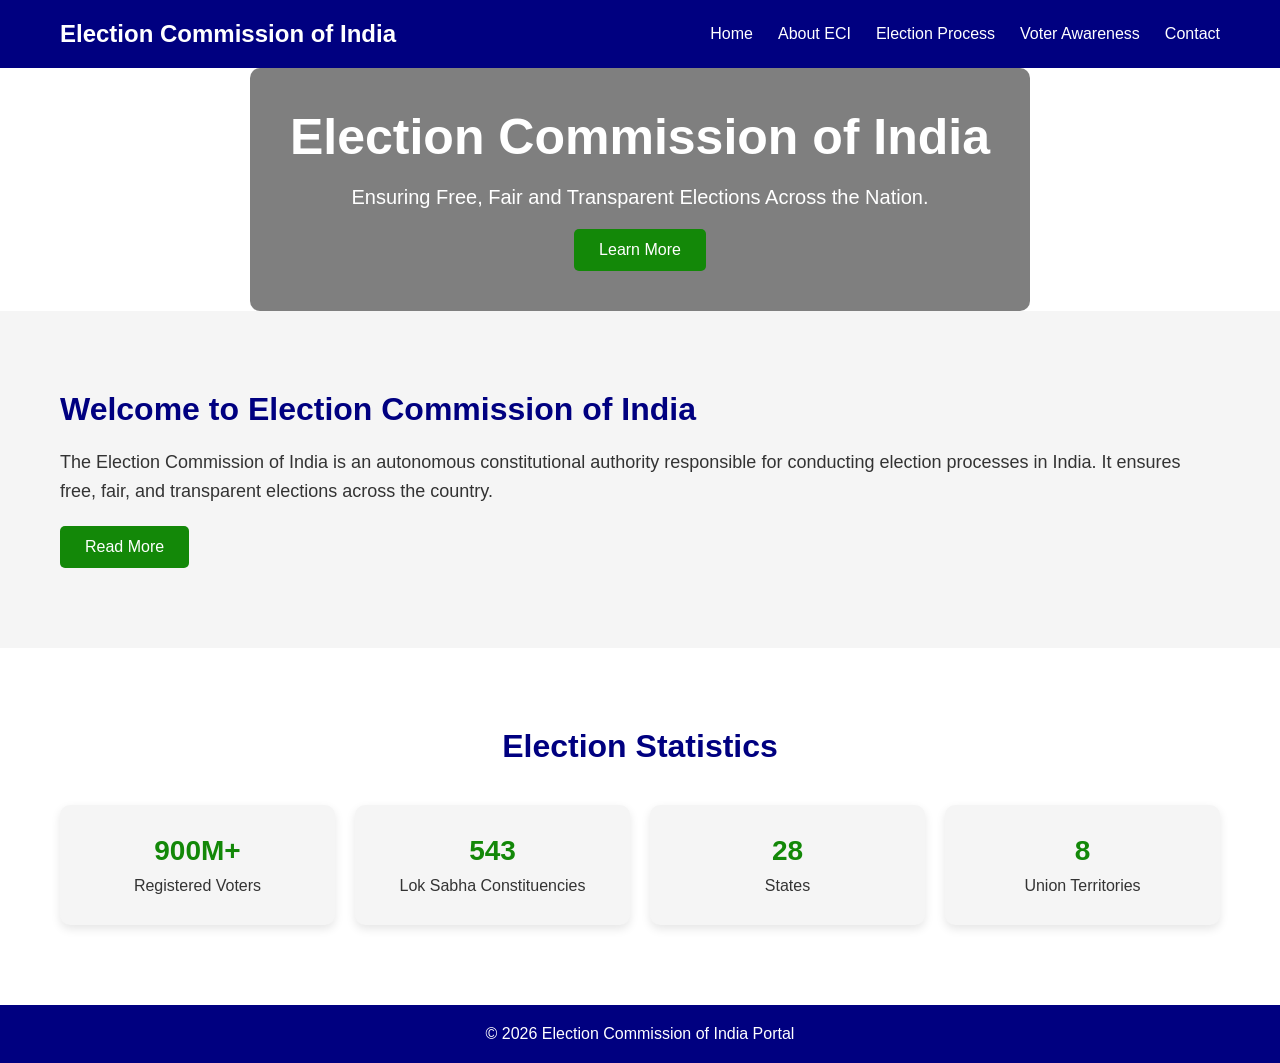
==== ECI/index.html @ 31c9fb84 "ECI project" ====
<!DOCTYPE html>
<html lang="en">
<head>
    <meta charset="UTF-8">
    <title>Election Commission of India</title>
    <link rel="stylesheet" href="index.css">
</head>

<body>

<!-- NAVBAR -->
<nav class="navbar">
    <h2>Election Commission of India</h2>

    <ul class="nav-links">
        <li><a href="index.html">Home</a></li>
        <li><a href="about.html">About ECI</a></li>
        <li><a href="process.html">Election Process</a></li>
        <li><a href="awareness.html">Voter Awareness</a></li>
        <li><a href="contact.html">Contact</a></li>
    </ul>
</nav>

<!-- HERO SECTION -->
<section class="hero">

    <div class="hero-content">
        <h1>Election Commission of India</h1>

        <p>
            Ensuring Free, Fair and Transparent Elections Across the Nation.
        </p>

        <a href="about.html" class="btn">Learn More</a>
    </div>

</section>

<!-- WELCOME SECTION -->
<section class="welcome" id="about-preview">

    <div class="welcome-container">

        
        <div class="welcome-text">
            <h2>Welcome to Election Commission of India</h2>

            <p>
                The Election Commission of India is an autonomous constitutional authority
                responsible for conducting election processes in India.
                It ensures free, fair, and transparent elections across the country.
            </p>

            <a href="about.html" class="btn">Read More</a>
        </div>

    </div>

</section>

<!-- STATISTICS SECTION -->
<section class="stats">

    <h2>Election Statistics</h2>

    <div class="stats-container">

        <div class="stat-box">
            <h3>900M+</h3>
            <p>Registered Voters</p>
        </div>

        <div class="stat-box">
            <h3>543</h3>
            <p>Lok Sabha Constituencies</p>
        </div>

        <div class="stat-box">
            <h3>28</h3>
            <p>States</p>
        </div>

        <div class="stat-box">
            <h3>8</h3>
            <p>Union Territories</p>
        </div>

    </div>

</section>

<!-- FOOTER -->
<footer>
    <p>© 2026 Election Commission of India Portal</p>
</footer>

</body>
</html>
---- ECI/index.css ----
*{
    margin:0;
    padding:0;
    box-sizing:border-box;
}

body{
    font-family:Arial, sans-serif;
}

nav{
    display:flex;
    justify-content:space-between;
    align-items:center;
    padding:20px 60px;
    background-color:#000080;
}

nav h2{
    color:white;
}

nav ul{
    display:flex;
    list-style:none;
}

nav ul li{
    margin-left:25px;
}

nav ul li a{
    text-decoration:none;
    color:white;
}

.hero{
  .welcome-image img{
    width: 300px;
    height:250px;
    object-fit:cover;
    border-radius:10px;
}
    display:flex;
    justify-content:center;
    align-items:center;

    text-align:center;
}

.hero-content{
    background:rgba(0,0,0,0.5);
    padding:40px;
    border-radius:10px;
}

.hero h1{
    color:white;
    font-size:50px;
}

.hero p{
    color:white;
    margin:20px 0;
    font-size:20px;
}

.btn{
    display:inline-block;
    padding:12px 25px;
    background:#FF9933;
    color:white;
    text-decoration:none;
    border-radius:5px;
}
.welcome{
    padding:80px 60px;
    background:#f5f5f5;
}

.welcome-container{
    display:flex;
    align-items:center;
    justify-content:space-between;
    gap:50px;
}

.welcome-img img{
    width:450px;
    border-radius:10px;
    box-shadow:0 4px 15px rgba(0,0,0,0.2);
}

.welcome-text h2{
    font-size:32px;
    color:#000080;
    margin-bottom:20px;
}

.welcome-text p{
    font-size:18px;
    line-height:1.6;
    color:#333;
    margin-bottom:20px;
}

.btn{
    display:inline-block;
    padding:12px 25px;
    background:#138808;
    color:white;
    text-decoration:none;
    border-radius:5px;
}
.stats{
    padding:80px 60px;
    text-align:center;
    background:white;
}

.stats h2{
    font-size:32px;
    color:#000080;
    margin-bottom:40px;
}

.stats-container{
    display:flex;
    justify-content:space-between;
    gap:20px;
    flex-wrap:wrap;
}

.stat-box{
    flex:1;
    min-width:200px;
    background:#f5f5f5;
    padding:30px;
    border-radius:10px;
    box-shadow:0 4px 10px rgba(0,0,0,0.1);
    transition:0.3s;
}

.stat-box:hover{
    transform:translateY(-5px);
    background:#e8f5e9;
}

.stat-box h3{
    font-size:28px;
    color:#138808;
    margin-bottom:10px;
}

.stat-box p{
    font-size:16px;
    color:#333;
}
.page-header{
    padding:80px 60px;
    text-align:center;
    background:#f5f5f5;
}

.page-header h1{
    font-size:36px;
    color:#000080;
}

.page-header p{
    font-size:18px;
    margin-top:10px;
    color:#333;
}
.about-content{
    padding:60px;
    display:flex;
    gap:20px;
    flex-wrap:wrap;
    justify-content:center;
}

.about-box{
    flex:1;
    min-width:250px;
    background:white;
    padding:25px;
    border-radius:10px;
    box-shadow:0 4px 10px rgba(0,0,0,0.1);
    transition:0.3s;
}

.about-box:hover{
    transform:translateY(-5px);
}
footer{
    text-align:center;
    padding:20px;
    background:#000080;
    color:white;
}
.process{
    padding:60px;
    background:#f5f5f5;
}

.process-container{
    display:flex;
    flex-direction:column;
    gap:20px;
}

.step{
    background:white;
    padding:20px;
    border-left:6px solid #000080;
    border-radius:8px;
    box-shadow:0 4px 10px rgba(0,0,0,0.1);
    transition:0.3s;
}

.step:hover{
    transform:translateX(10px);
    border-left-color:#FF9933;
}

.step h3{
    color:#000080;
    margin-bottom:5px;
}
.awareness{
    padding:60px;
    background:#f5f5f5;
}

.card-container{
    display:flex;
    gap:20px;
    flex-wrap:wrap;
    justify-content:center;
}

.card{
    background:white;
    padding:25px;
    width:250px;
    border-radius:10px;
    box-shadow:0 4px 10px rgba(0,0,0,0.1);
    transition:0.3s;
    text-align:center;
}

.card:hover{
    transform:translateY(-8px);
    background:#e8f5e9;
}

.card h3{
    color:#000080;
    margin-bottom:10px;
}
.contact{
    padding:60px;
    background:#f5f5f5;
}

.contact-container{
    display:flex;
    gap:40px;
    flex-wrap:wrap;
    justify-content:space-between;
}

.contact-info, .contact-form{
    flex:1;
    min-width:280px;
    background:white;
    padding:25px;
    border-radius:10px;
    box-shadow:0 4px 10px rgba(0,0,0,0.1);
}

.contact-info h2,
.contact-form h2{
    color:#000080;
    margin-bottom:15px;
}

/* FORM */
.contact-form form{
    display:flex;
    flex-direction:column;
    gap:10px;
}

.contact-form input,
.contact-form textarea{
    padding:10px;
    border:1px solid #ccc;
    border-radius:5px;
}

.contact-form textarea{
    height:100px;
    resize:none;
}

.contact-form button{
    padding:10px;
    background:#138808;
    color:white;
    border:none;
    border-radius:5px;
    cursor:pointer;
    transition:0.3s;
}

.contact-form button:hover{
    background:#000080;
}
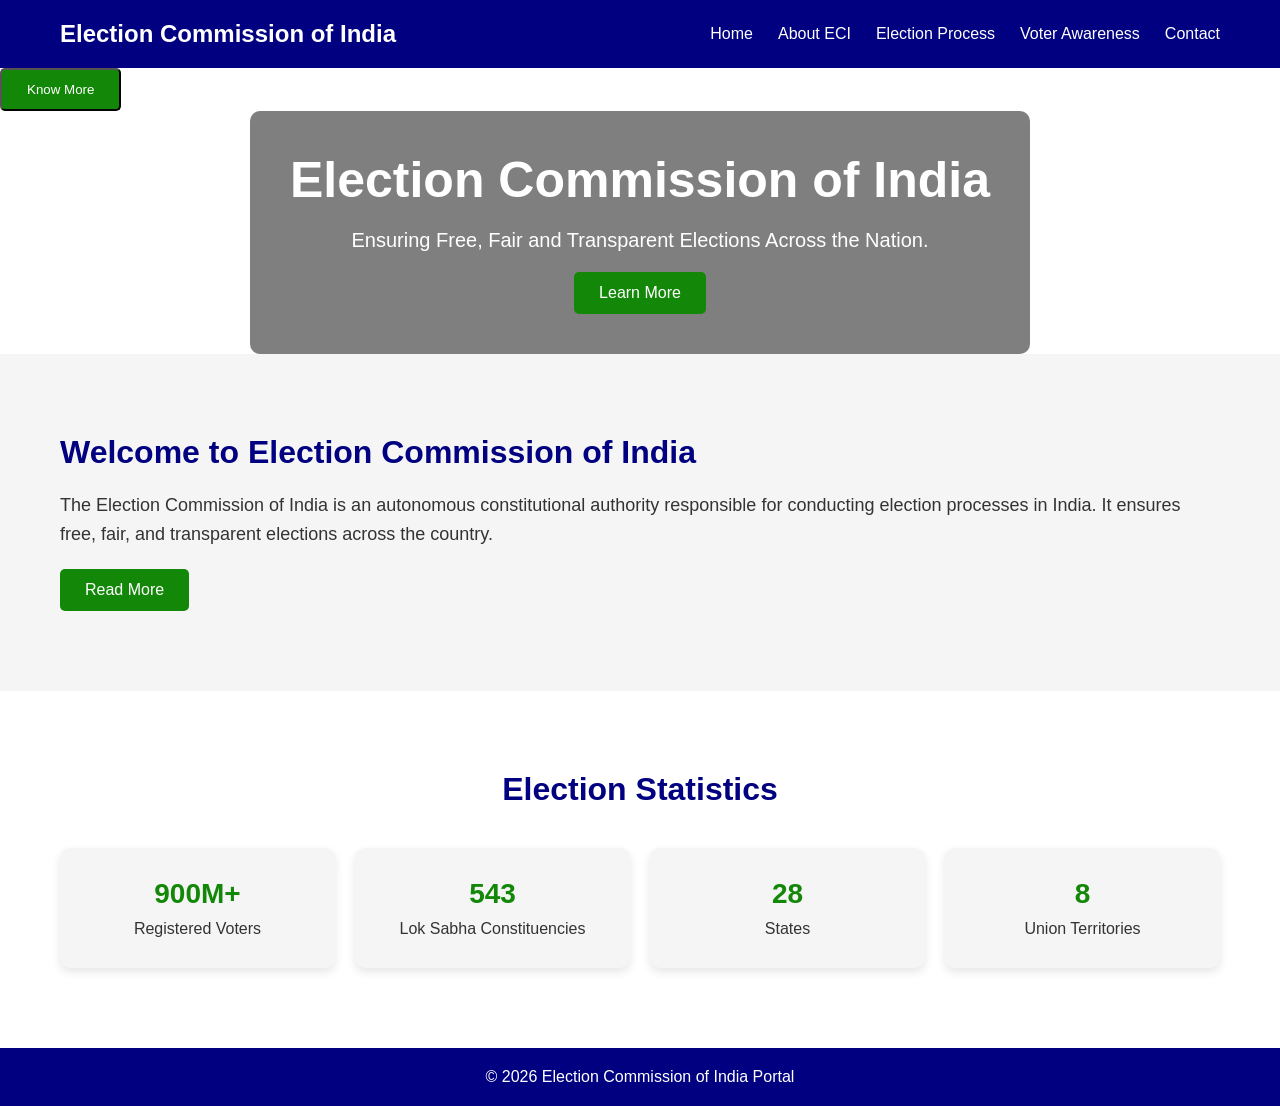
==== commit a5191c98: "updated" ====
--- a/ECI/index.html
+++ b/ECI/index.html
@@ -20,6 +20,21 @@
         <li><a href="contact.html">Contact</a></li>
     </ul>
 </nav>
+<button class="btn" id="openModal">Know More</button>
+<div id="myModal" class="modal">
+
+    <div class="modal-content">
+        <span class="close">&times;</span>
+
+        <h2>About ECI</h2>
+
+        <p>
+            The Election Commission of India conducts free and fair elections.
+        </p>
+
+    </div>
+
+</div>
 
 <!-- HERO SECTION -->
 <section class="hero">
@@ -93,6 +108,25 @@
 <footer>
     <p>© 2026 Election Commission of India Portal</p>
 </footer>
+<script>
+var modal = document.getElementById("myModal");
+var btn = document.getElementById("openModal");
+var closeBtn = document.querySelector(".close");
+
+btn.onclick = function() {
+    modal.style.display = "block";
+}
+
+closeBtn.onclick = function() {
+    modal.style.display = "none";
+}
+
+window.onclick = function(event) {
+    if(event.target == modal) {
+        modal.style.display = "none";
+    }
+}
+</script>
 
 </body>
 </html>
--- a/ECI/index.css
+++ b/ECI/index.css
@@ -35,12 +35,6 @@
 }
 
 .hero{
-  .welcome-image img{
-    width: 300px;
-    height:250px;
-    object-fit:cover;
-    border-radius:10px;
-}
     display:flex;
     justify-content:center;
     align-items:center;
@@ -65,14 +59,6 @@
     font-size:20px;
 }
 
-.btn{
-    display:inline-block;
-    padding:12px 25px;
-    background:#FF9933;
-    color:white;
-    text-decoration:none;
-    border-radius:5px;
-}
 .welcome{
     padding:80px 60px;
     background:#f5f5f5;
@@ -84,11 +70,8 @@
     justify-content:space-between;
     gap:50px;
 }
-
-.welcome-img img{
-    width:450px;
-    border-radius:10px;
-    box-shadow:0 4px 15px rgba(0,0,0,0.2);
+.active{
+    color:#FF9933;
 }
 
 .welcome-text h2{
@@ -125,10 +108,9 @@
 }
 
 .stats-container{
-    display:flex;
-    justify-content:space-between;
+    display:grid;
+    grid-template-columns:repeat(auto-fit,minmax(200px,1fr));
     gap:20px;
-    flex-wrap:wrap;
 }
 
 .stat-box{
@@ -317,4 +299,27 @@
 
 .contact-form button:hover{
     background:#000080;
+}
+.modal{
+    display:none;
+    position:fixed;
+    top:0;
+    left:0;
+    width:100%;
+    height:100%;
+    background:rgba(0,0,0,0.5);
+}
+
+.modal-content{
+    background:white;
+    width:50%;
+    margin:10% auto;
+    padding:20px;
+    border-radius:10px;
+}
+
+.close{
+    float:right;
+    cursor:pointer;
+    font-size:24px;
 }
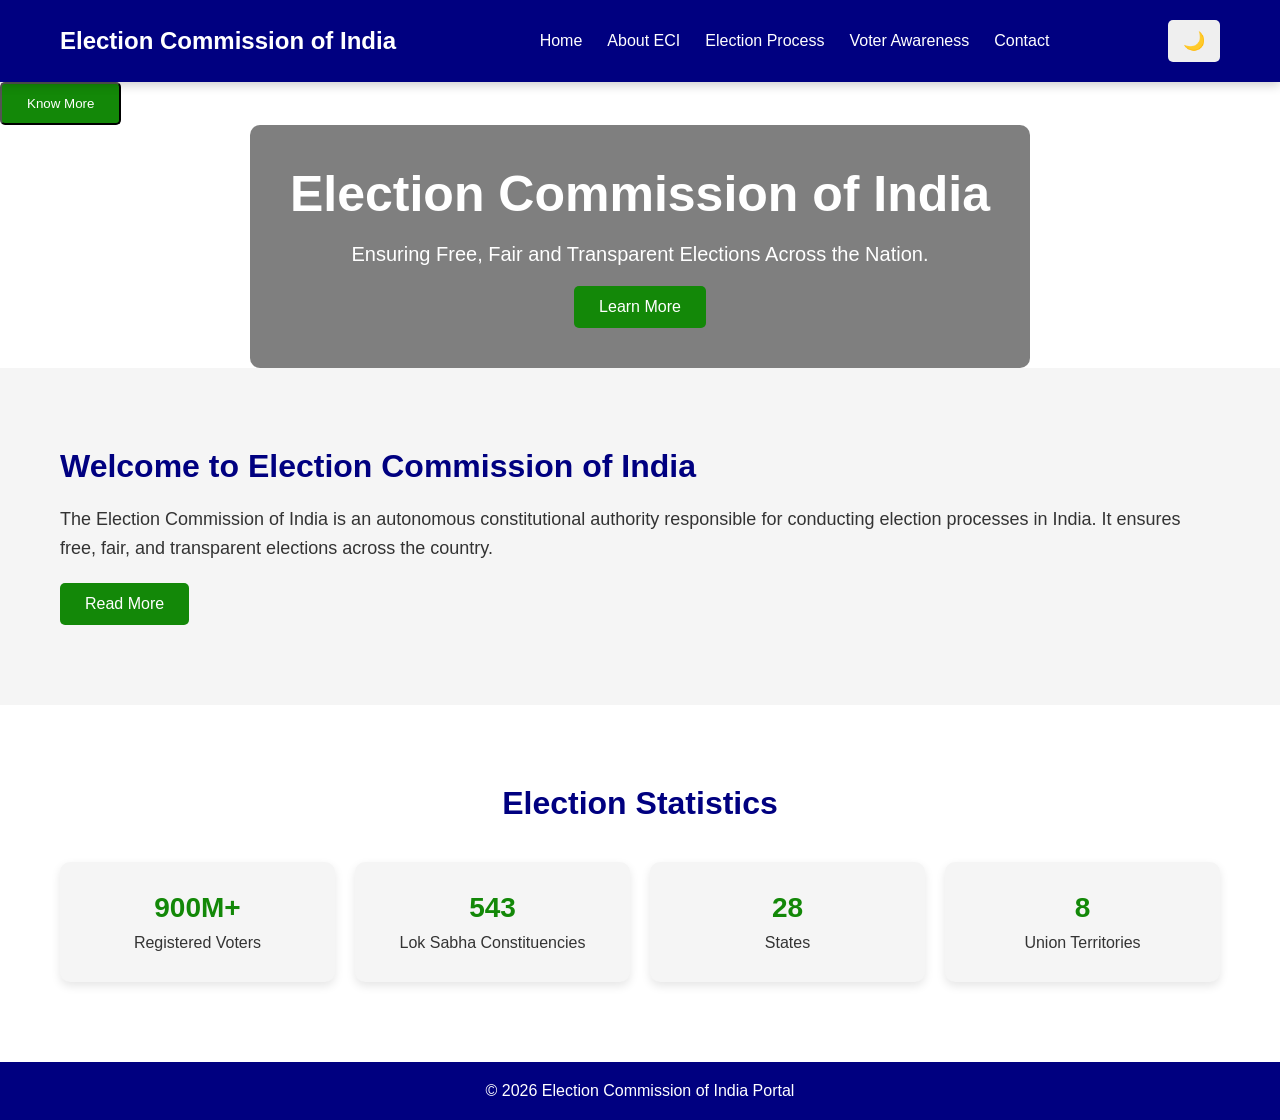
==== commit 770526f5: "Enhanced the website with javascript implementation of dark mode" ====
--- a/ECI/index.html
+++ b/ECI/index.html
@@ -4,8 +4,8 @@
     <meta charset="UTF-8">
     <title>Election Commission of India</title>
     <link rel="stylesheet" href="index.css">
+  
 </head>
-
 <body>
 
 <!-- NAVBAR -->
@@ -19,6 +19,7 @@
         <li><a href="awareness.html">Voter Awareness</a></li>
         <li><a href="contact.html">Contact</a></li>
     </ul>
+    <button id="darkBtn">🌙</button>
 </nav>
 <button class="btn" id="openModal">Know More</button>
 <div id="myModal" class="modal">
@@ -127,6 +128,6 @@
     }
 }
 </script>
-
+<script src="/script.js"></script>
 </body>
 </html>
--- a/ECI/index.css
+++ b/ECI/index.css
@@ -322,4 +322,154 @@
     float:right;
     cursor:pointer;
     font-size:24px;
+}
+
+.hidden{
+    opacity:0;
+    transform:translateY(40px);
+    transition:1s;
+}
+
+.show{
+    opacity:1;
+    transform:translateY(0);
+}
+html{
+    scroll-behavior:smooth;
+}
+.btn{
+    transition:.3s;
+}
+
+.btn:hover{
+    background:#FF9933;
+    transform:scale(1.05);
+}
+nav{
+    position:sticky;
+    top:0;
+    z-index:1000;
+    box-shadow:0 3px 10px rgba(0,0,0,.2);
+}
+
+.dark{
+    background:#222;
+    color:white;
+}
+
+.dark nav{
+    background:#111;
+}
+
+.dark footer{
+    background:#111;
+}
+
+.dark .welcome,
+.dark .stats,
+.dark .page-header,
+.dark .process,
+.dark .awareness,
+.dark .contact{
+    background:#222;
+}
+
+.dark .about-box,
+.dark .card,
+.dark .step,
+.dark .contact-info,
+.dark .contact-form,
+.dark .stat-box,
+.dark .modal-content{
+    background:#333;
+    color:white;
+}
+
+.dark h1,
+.dark h2,
+.dark h3,
+.dark p,
+.dark a{
+    color:white;
+}
+#darkBtn{
+    padding:10px 15px;
+    border:none;
+    border-radius:5px;
+    cursor:pointer;
+    font-size:18px;
+}
+/* ---------- Responsive ---------- */
+
+@media (max-width:768px){
+
+    nav{
+        flex-direction:column;
+        padding:20px;
+        text-align:center;
+    }
+
+    nav ul{
+        flex-direction:column;
+        margin-top:15px;
+    }
+
+    nav ul li{
+        margin:10px 0;
+    }
+
+    .hero h1{
+        font-size:34px;
+    }
+
+    .hero p{
+        font-size:17px;
+    }
+
+    .welcome,
+    .stats,
+    .process,
+    .about-content,
+    .awareness,
+    .contact{
+        padding:30px 20px;
+    }
+
+    .welcome-container,
+    .contact-container{
+        flex-direction:column;
+    }
+
+    .stats-container{
+        grid-template-columns:1fr;
+    }
+
+    .card{
+        width:100%;
+    }
+
+    .modal-content{
+        width:90%;
+    }
+
+}
+
+@media (max-width:480px){
+
+    nav h2{
+        font-size:20px;
+    }
+
+    .hero h1{
+        font-size:28px;
+    }
+
+    .hero-content{
+        padding:20px;
+    }
+
+    .page-header h1{
+        font-size:28px;
+    }
+
 }
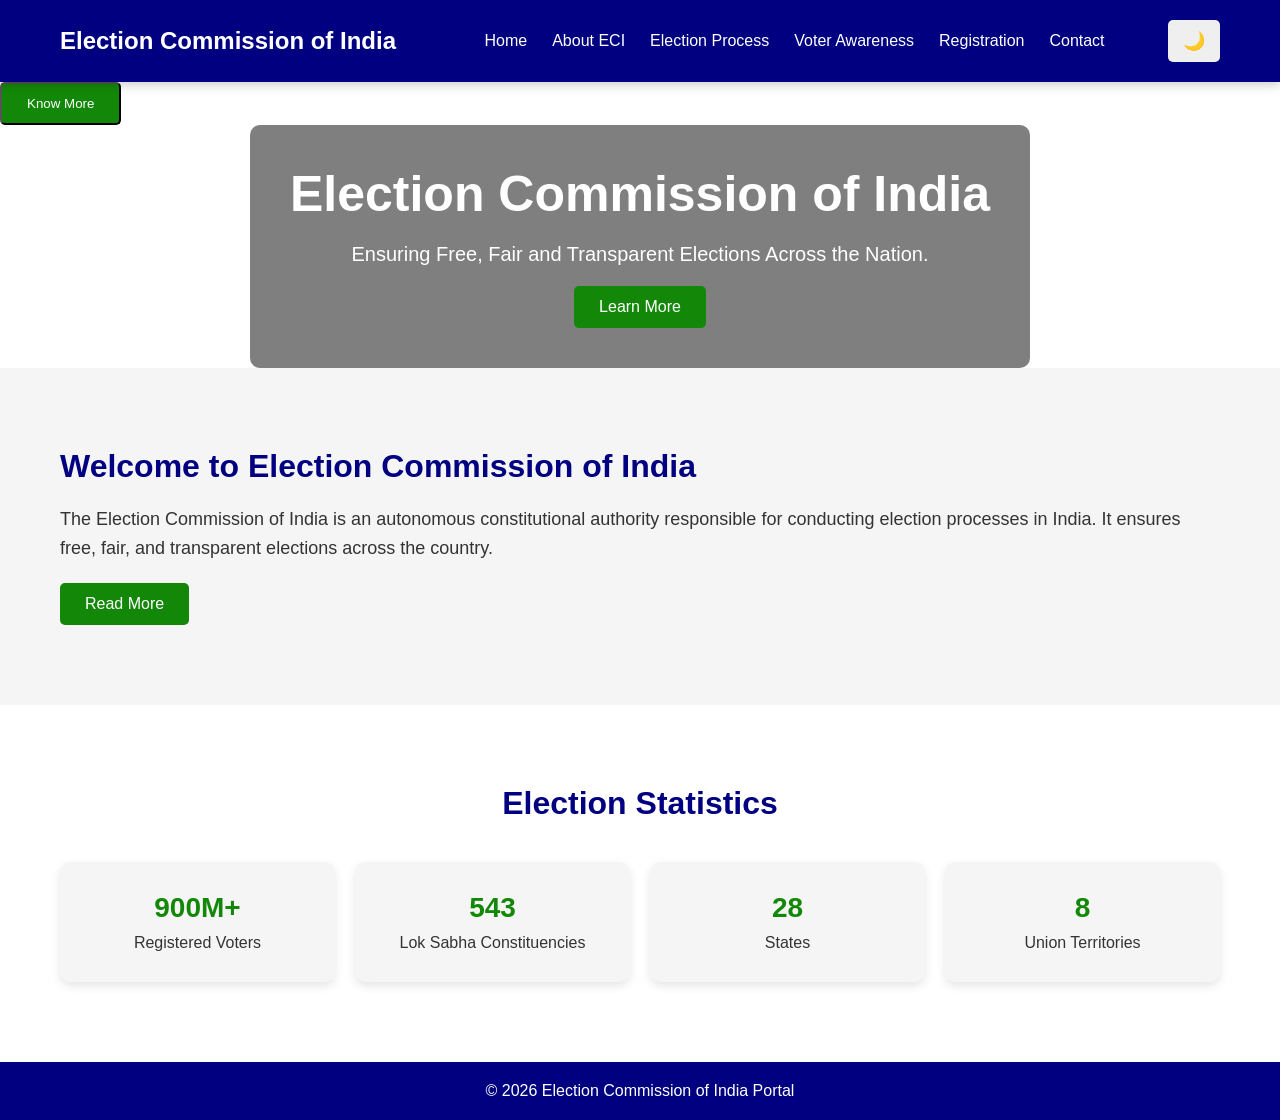
==== commit 968e29d2: "voter registration system with local storage" ====
--- a/ECI/index.html
+++ b/ECI/index.html
@@ -17,6 +17,7 @@
         <li><a href="about.html">About ECI</a></li>
         <li><a href="process.html">Election Process</a></li>
         <li><a href="awareness.html">Voter Awareness</a></li>
+        <li><a href="registration.html">Registration</a></li>
         <li><a href="contact.html">Contact</a></li>
     </ul>
     <button id="darkBtn">🌙</button>
@@ -128,6 +129,6 @@
     }
 }
 </script>
-<script src="/script.js"></script>
+<script src="script.js"></script>
 </body>
 </html>
--- a/ECI/index.css
+++ b/ECI/index.css
@@ -472,4 +472,170 @@
         font-size:28px;
     }
 
+}
+.active{
+    color:#FF9933;
+    font-weight:bold;
+}
+.registration{
+    padding:60px;
+    background:#f5f5f5;
+}
+
+.registration-container{
+    max-width:700px;
+    margin:auto;
+    background:white;
+    padding:30px;
+    border-radius:10px;
+    box-shadow:0 4px 10px rgba(0,0,0,0.1);
+}
+
+.registration-container h2{
+    text-align:center;
+    color:#000080;
+    margin-bottom:25px;
+}
+
+.registration form{
+    display:flex;
+    flex-direction:column;
+    gap:15px;
+}
+
+.registration label{
+    font-weight:bold;
+    color:#333;
+}
+
+.registration input,
+.registration select,
+.registration textarea{
+    padding:10px;
+    border:1px solid #ccc;
+    border-radius:5px;
+    font-size:16px;
+}
+
+.registration textarea{
+    height:100px;
+    resize:none;
+}
+
+.gender{
+    display:flex;
+    gap:20px;
+    align-items:center;
+}
+
+.terms{
+    display:flex;
+    align-items:center;
+    gap:10px;
+}
+
+.registration button{
+    margin-top:15px;
+}
+.result-card{
+    margin-top:30px;
+    background:white;
+    padding:25px;
+    border-radius:10px;
+    box-shadow:0 4px 10px rgba(0,0,0,0.1);
+}
+
+.result-card h2{
+    color:#000080;
+    margin-bottom:20px;
+}
+
+.result-card p{
+    margin:10px 0;
+    font-size:16px;
+}
+/* ===========================
+   Responsive Design
+=========================== */
+
+@media (max-width:768px){
+
+    nav{
+        flex-direction:column;
+        padding:20px;
+        text-align:center;
+    }
+
+    nav ul{
+        flex-direction:column;
+        margin-top:15px;
+    }
+
+    nav ul li{
+        margin:10px 0;
+    }
+
+    .hero h1{
+        font-size:35px;
+    }
+
+    .hero p{
+        font-size:18px;
+    }
+
+    .welcome-container,
+    .contact-container,
+    .stats-container,
+    .about-content,
+    .card-container{
+        flex-direction:column;
+        align-items:center;
+    }
+
+    .registration-container{
+        width:95%;
+        padding:20px;
+    }
+
+    .gender{
+        flex-direction:column;
+        align-items:flex-start;
+        gap:10px;
+    }
+
+    .page-header{
+        padding:40px 20px;
+    }
+
+    .process{
+        padding:30px 20px;
+    }
+
+    .contact{
+        padding:30px 20px;
+    }
+
+    .registration{
+        padding:30px 20px;
+    }
+
+    .stats{
+        padding:40px 20px;
+    }
+
+    .welcome{
+        padding:40px 20px;
+    }
+
+}
+.success-box{
+    margin-top:20px;
+    margin-bottom:20px;
+    padding:15px;
+    background:#d4edda;
+    color:#155724;
+    border:1px solid #c3e6cb;
+    border-radius:8px;
+    text-align:center;
+    font-weight:bold;
 }
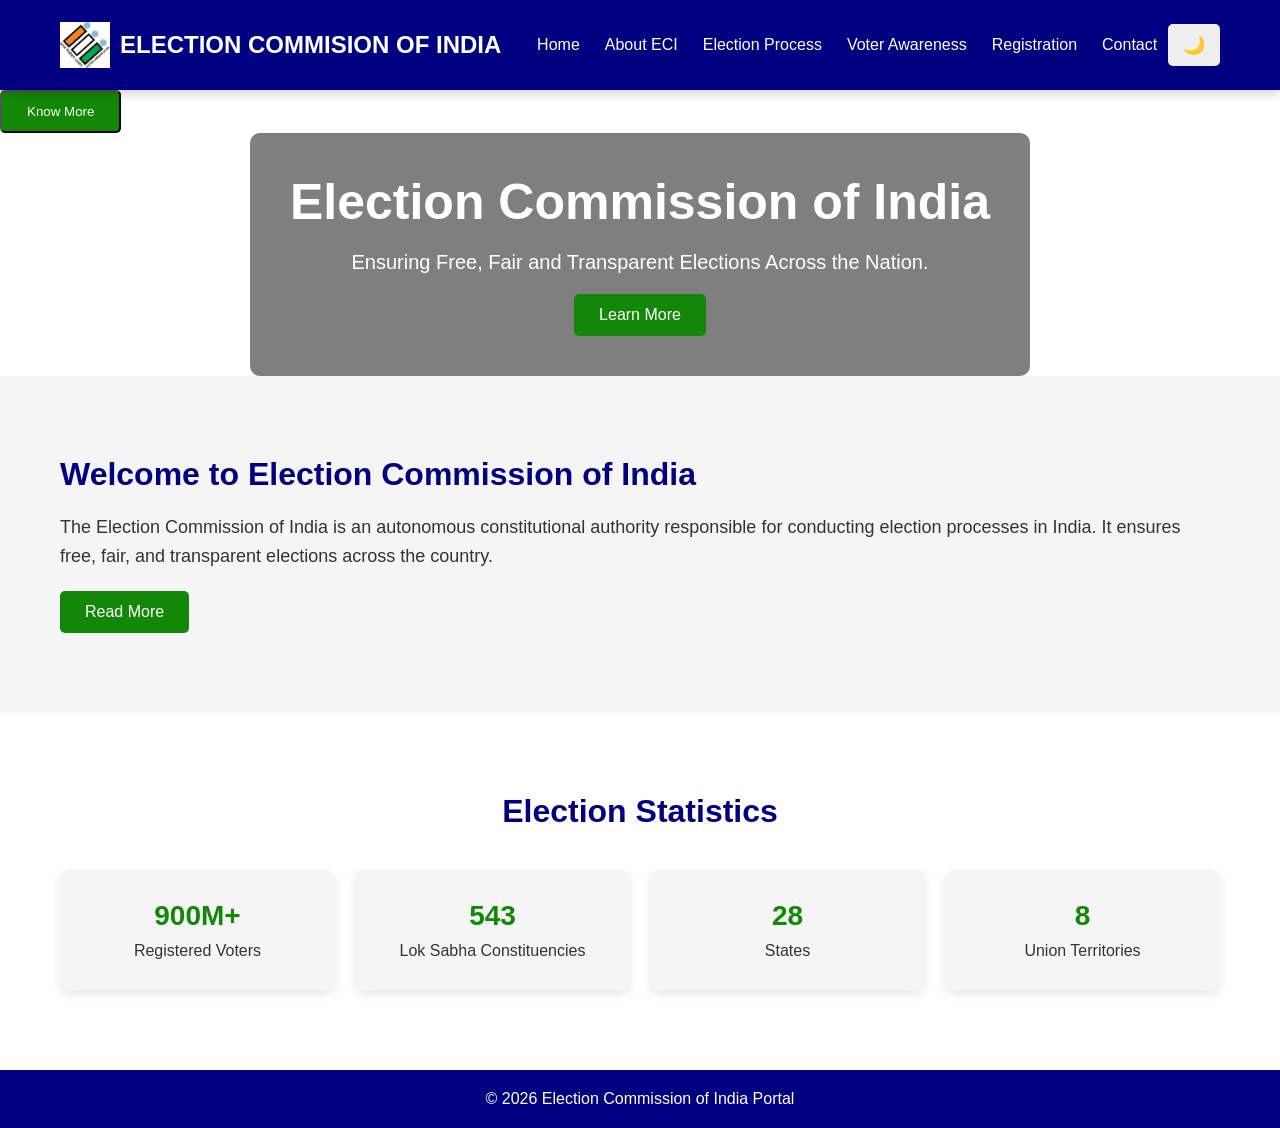
==== commit e160a1b5: "added logo" ====
--- a/ECI/index.html
+++ b/ECI/index.html
@@ -7,10 +7,12 @@
   
 </head>
 <body>
-
-<!-- NAVBAR -->
 <nav class="navbar">
-    <h2>Election Commission of India</h2>
+    
+    <div class="logo">
+    <img src="/logo.png" alt="ECI Logo">
+    <h2>ELECTION COMMISION OF INDIA</h2>
+</div>
 
     <ul class="nav-links">
         <li><a href="index.html">Home</a></li>
@@ -38,7 +40,6 @@
 
 </div>
 
-<!-- HERO SECTION -->
 <section class="hero">
 
     <div class="hero-content">
@@ -53,7 +54,6 @@
 
 </section>
 
-<!-- WELCOME SECTION -->
 <section class="welcome" id="about-preview">
 
     <div class="welcome-container">
@@ -75,7 +75,6 @@
 
 </section>
 
-<!-- STATISTICS SECTION -->
 <section class="stats">
 
     <h2>Election Statistics</h2>
@@ -106,7 +105,6 @@
 
 </section>
 
-<!-- FOOTER -->
 <footer>
     <p>© 2026 Election Commission of India Portal</p>
 </footer>
--- a/ECI/index.css
+++ b/ECI/index.css
@@ -638,4 +638,15 @@
     border-radius:8px;
     text-align:center;
     font-weight:bold;
+}
+.logo{
+    display:flex;
+    align-items:center;
+    gap:10px;
+}
+
+.logo img{
+    width:50px;
+    height:50px;
+    object-fit:contain;
 }
